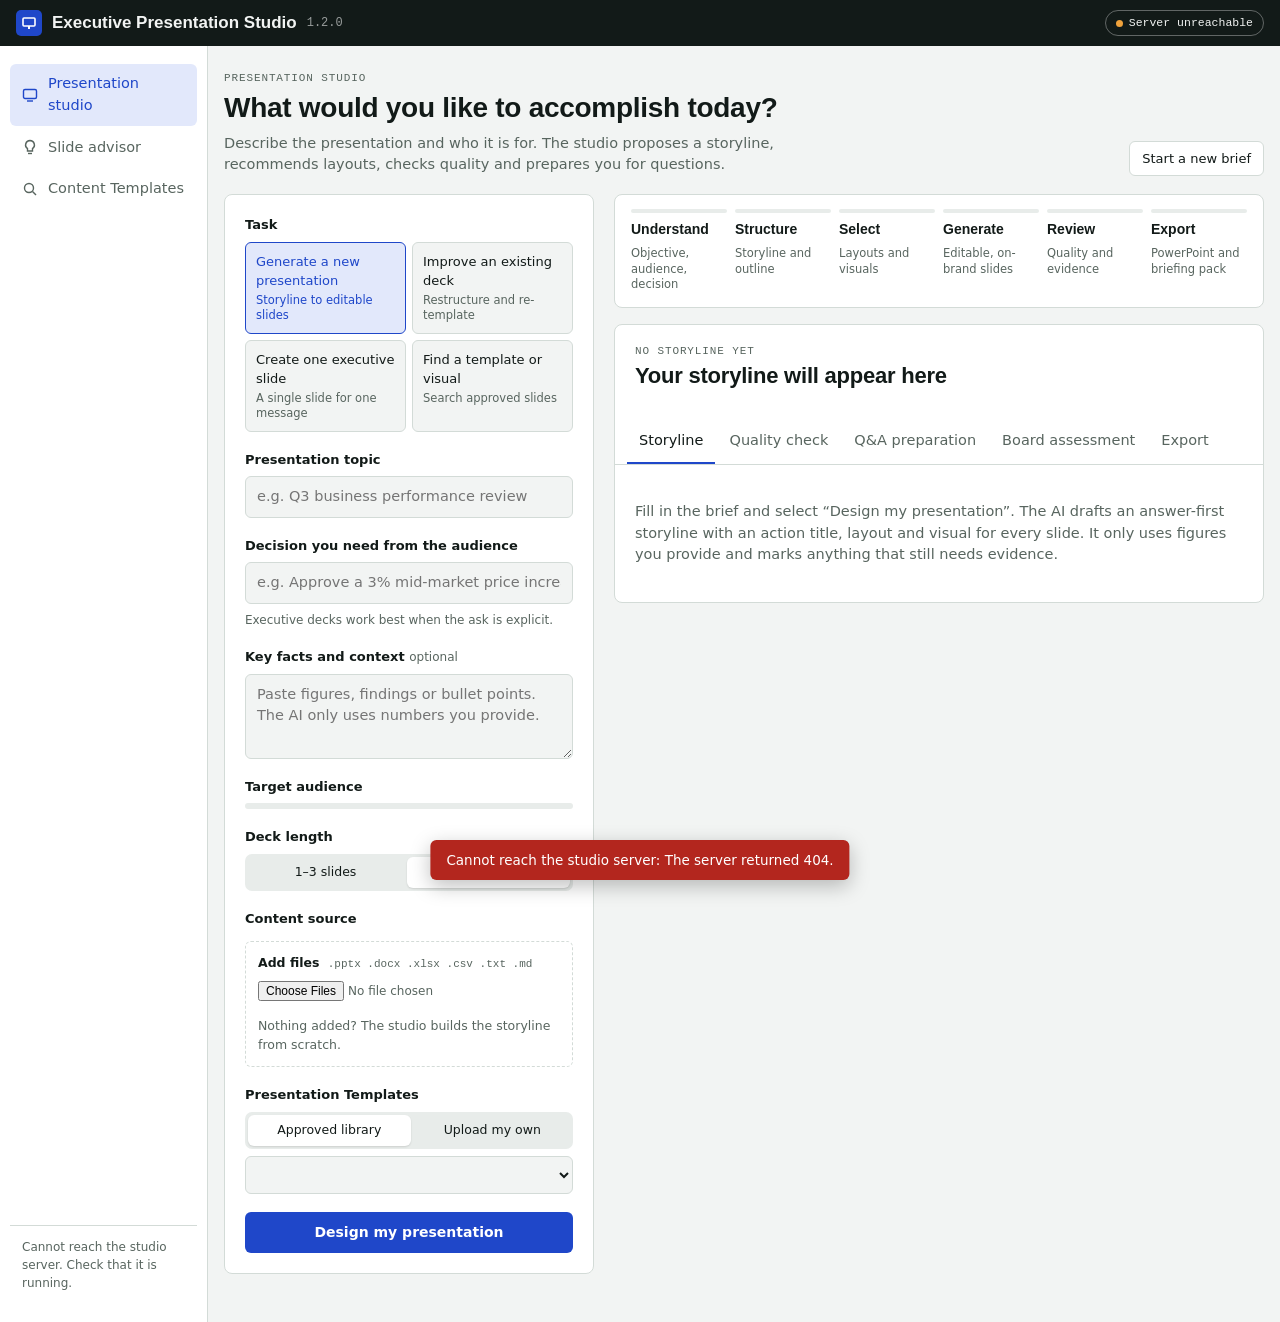
==== static/index.html @ bad9bc12 "Fix retest rounds 2 and 3 (improvements_02, improvements_03); version 1.2.0 Round 2: - Transform reb" ====
<!doctype html>
<html lang="en">
<head>
<meta charset="utf-8">
<meta name="viewport" content="width=device-width, initial-scale=1">
<title>Executive Presentation Studio</title>
<link rel="icon" href="/static/img/icon.svg" type="image/svg+xml">
<link rel="stylesheet" href="/static/css/app.css">
</head>
<body>
<header class="topbar">
  <div class="brand">
    <span class="brand-mark" aria-hidden="true"><svg width="14" height="14" viewBox="0 0 14 14"><rect x="1" y="2" width="12" height="8" rx="1" class="bm-stroke"/><rect x="6" y="10" width="2" height="3" class="bm-fill"/></svg></span>
    Executive Presentation Studio
    <span class="ver" id="appVersion">1.2.0</span>
  </div>
  <div class="gov" aria-label="Governance settings">
    <span class="pill" id="modelPill" title="AI model status">Checking AI…</span>
  </div>
</header>

<div class="shell">
  <nav class="rail" aria-label="Main">
    <button type="button" data-view="studio" aria-current="page"><svg width="16" height="16" viewBox="0 0 16 16" aria-hidden="true"><rect x="1.5" y="2.5" width="13" height="9" rx="1.5" class="ic"/><path d="M5 14h6" class="ic"/></svg>Presentation studio</button>
    <button type="button" data-view="advisor"><svg width="16" height="16" viewBox="0 0 16 16" aria-hidden="true"><path d="M8 1.5a4.5 4.5 0 0 0-2.5 8.2V12h5V9.7A4.5 4.5 0 0 0 8 1.5Z" class="ic"/><path d="M6 14.5h4" class="ic"/></svg>Slide advisor</button>
    <button type="button" data-view="repo"><svg width="16" height="16" viewBox="0 0 16 16" aria-hidden="true"><circle cx="7" cy="7" r="4.5" class="ic"/><path d="m10.5 10.5 3.5 3.5" class="ic"/></svg>Content Templates</button>
    <div class="rail-foot" id="railFoot">Checking the AI service…</div>
  </nav>

  <main>
    <!-- STUDIO -->
    <section id="view-studio">
      <div class="view-head">
        <div>
          <div class="eyebrow">Presentation studio</div>
          <h1>What would you like to accomplish today?</h1>
          <p>Describe the presentation and who it is for. The studio proposes a storyline, recommends layouts, checks quality and prepares you for questions.</p>
        </div>
        <button class="btn btn-ghost" type="button" id="newDeck">Start a new brief</button>
      </div>
      <div class="studio">
        <form class="panel brief" id="briefForm" novalidate>
          <div class="field">
            <span class="lbl">Task</span>
            <div class="tasks" role="radiogroup" aria-label="Task">
              <label class="choice"><input type="radio" name="task" id="t-new" value="new" checked><span>Generate a new presentation<small>Storyline to editable slides</small></span></label>
              <label class="choice"><input type="radio" name="task" id="t-improve" value="improve"><span>Improve an existing deck<small>Restructure and re-template</small></span></label>
              <label class="choice"><input type="radio" name="task" id="t-single" value="single"><span>Create one executive slide<small>A single slide for one message</small></span></label>
              <label class="choice"><input type="radio" name="task" id="t-find" value="find"><span>Find a template or visual<small>Search approved slides</small></span></label>
            </div>
          </div>
          <div class="field">
            <label class="lbl" for="topic">Presentation topic</label>
            <input class="text" id="topic" placeholder="e.g. Q3 business performance review" required>
          </div>
          <div class="field">
            <label class="lbl" for="decision">Decision you need from the audience</label>
            <input class="text" id="decision" placeholder="e.g. Approve a 3% mid-market price increase from January">
            <span class="hint">Executive decks work best when the ask is explicit.</span>
          </div>
          <div class="field">
            <label class="lbl" for="notesIn">Key facts and context <span class="opt-tag">optional</span></label>
            <textarea class="text" id="notesIn" rows="3" placeholder="Paste figures, findings or bullet points. The AI only uses numbers you provide."></textarea>
          </div>
          <div class="field">
            <span class="lbl">Target audience</span>
            <div class="seg" role="radiogroup" aria-label="Target audience" id="audSeg"></div>
          </div>
          <div class="field" id="lenField">
            <span class="lbl">Deck length</span>
            <div class="seg" role="radiogroup" aria-label="Deck length">
              <label class="choice"><input type="radio" name="len" id="l-s" value="short"><span>1–3 slides</span></label>
              <label class="choice"><input type="radio" name="len" id="l-m" value="mid" checked><span>5–10 slides</span></label>
            </div>
          </div>
          <div class="field">
            <span class="lbl">Content source</span>
            <div class="drop" id="dropzone">
              <label for="files" class="drop-lbl">Add files <small id="fileTypes">.pptx .docx .xlsx .csv .txt .md</small></label>
              <input type="file" id="files" multiple accept=".pptx,.docx,.xlsx,.csv,.txt,.md">
              <ul class="filelist" id="fileList"></ul>
              <p class="note">Nothing added? The studio builds the storyline from scratch.</p>
            </div>
          </div>
          <div class="field">
            <span class="lbl">Presentation Templates</span>
            <div class="seg" role="radiogroup" aria-label="Template source">
              <label class="choice"><input type="radio" name="tplsrc" id="ts-lib" value="library" checked><span>Approved library</span></label>
              <label class="choice"><input type="radio" name="tplsrc" id="ts-up" value="upload"><span>Upload my own</span></label>
            </div>
            <select class="text" id="tplLib" aria-label="Approved template"></select>
            <div class="drop" id="tplDrop" hidden>
              <label for="tplFile" class="drop-lbl">Add a template file <small>.pptx .potx</small></label>
              <input type="file" id="tplFile" accept=".pptx,.potx">
              <p class="note" id="tplStatus"></p>
            </div>
          </div>
          <p class="form-error" id="briefError" role="alert" hidden></p>
          <button class="btn btn-primary" type="submit" id="go">Design my presentation</button>
        </form>

        <div class="deck">
          <section class="panel xform" id="xform" aria-labelledby="xformTitle" hidden>
            <div class="xform-head">
              <div class="deck-title">
                <div class="eyebrow">Improve an existing deck</div>
                <h2 id="xformTitle">Upload the deck you want to improve</h2>
                <p class="note" id="xformNote">Add a .pptx under Content source. You can then rewrite selected slides in place, or move them onto the corporate template.</p>
              </div>
            </div>
            <div id="xformBody" hidden>
              <div class="xform-bar">
                <span class="note" id="xformCount"></span>
                <span class="row"><button type="button" class="icon-btn" id="selAll">Select all</button><button type="button" class="icon-btn" id="selNone">Clear</button></span>
              </div>
              <ol class="xslides" id="xslides"></ol>
              <fieldset class="xopts">
                <legend class="lbl">Changes to make</legend>
                <label class="opt"><input type="checkbox" id="xa-head" checked><span><b>Rewrite headlines as action titles</b><span>Each title states the finding, in 15 words or fewer. Covers and agendas are left alone.</span></span></label>
                <label class="opt"><input type="checkbox" id="xa-simp"><span><b>Simplify the main text</b><span>Up to five short points per slide. Every number and name is kept.</span></span></label>
                <label class="opt"><input type="checkbox" id="xa-tpl"><span><b>Move onto the corporate template</b><span id="xaTplNote">Rebuilds the selected slides on the approved template. Charts, tables and pictures come across; SmartArt and grouped diagrams are listed for manual copying.</span></span></label>
              </fieldset>
              <div class="row xform-actions">
                <button type="button" class="btn btn-primary" id="xformGo">Transform selected slides</button>
                <span class="note" id="xformMode"></span>
              </div>
              <div id="xformReport"></div>
            </div>
          </section>
          <div class="panel pipeline" id="pipeline" aria-label="Workflow progress"></div>
          <div class="panel" id="deckPanel">
            <div class="deck-head">
              <div class="deck-title">
                <div class="eyebrow" id="deckEyebrow">No storyline yet</div>
                <h2 id="deckTitle">Your storyline will appear here</h2>
                <div class="meta" id="deckMeta"></div>
              </div>
            </div>
            <div class="tabs" role="tablist" aria-label="Deck views">
              <button type="button" role="tab" id="tab-story" aria-controls="panel-story" aria-selected="true" data-tab="story">Storyline</button>
              <button type="button" role="tab" id="tab-qa" aria-controls="panel-qa" aria-selected="false" data-tab="qa">Quality check <span class="count" id="qaCount" hidden></span></button>
              <button type="button" role="tab" id="tab-prep" aria-controls="panel-prep" aria-selected="false" data-tab="prep">Q&amp;A preparation</button>
              <button type="button" role="tab" id="tab-board" aria-controls="panel-board" aria-selected="false" data-tab="board">Board assessment <span class="count" id="boardCount" hidden></span></button>
              <button type="button" role="tab" id="tab-export" aria-controls="panel-export" aria-selected="false" data-tab="export">Export</button>
            </div>
            <div class="tabpanel" id="panel-story" role="tabpanel" aria-labelledby="tab-story"></div>
            <div class="tabpanel" id="panel-qa" role="tabpanel" aria-labelledby="tab-qa" hidden></div>
            <div class="tabpanel" id="panel-prep" role="tabpanel" aria-labelledby="tab-prep" hidden></div>
            <div class="tabpanel" id="panel-board" role="tabpanel" aria-labelledby="tab-board" hidden>
              <form class="boardctx" id="boardCtxForm">
                <label>Presentation type<select id="bc-type">
                  <option value="">Not specified</option>
                  <option value="cms">CMS</option>
                  <option value="transaction">Transactions / M&amp;A / Divestiture</option>
                  <option value="other">Other</option>
                </select></label>
                <label>Stage/Gate<select id="bc-gate">
                  <option value="">Not specified</option>
                  <option value="gate0">Gate 0</option>
                  <option value="gate1">Gate I</option>
                  <option value="gate2">Gate II</option>
                  <option value="gate3">Gate III</option>
                  <option value="gate_alt">Gate Alternative Selection</option>
                  <option value="na">N/A</option>
                </select></label>
                <label>OOK investment<select id="bc-ook">
                  <option value="">Not specified</option>
                  <option value="yes">Yes</option>
                  <option value="no">No</option>
                </select></label>
                <label>Submission date<input type="date" id="bc-sub"></label>
                <label>Meeting date<input type="date" id="bc-meet"></label>
                <button class="btn btn-primary" type="submit" id="boardGo">Run board assessment</button>
              </form>
              <div id="boardResult"><p class="empty">Set any context you know (optional) and select “Run board assessment” to check this storyline against the GEC/GIC checklist and score its board readiness.</p></div>
            </div>
            <div class="tabpanel" id="panel-export" role="tabpanel" aria-labelledby="tab-export" hidden>
              <div class="export">
                <label class="opt"><input type="checkbox" id="x-pptx" checked disabled><span><b>Editable PowerPoint (.pptx)</b><span id="xTemplate">Built on the approved template.</span></span></label>
                <label class="opt"><input type="checkbox" id="x-notes" checked><span><b>Speaker notes</b><span>Always in the PowerPoint notes pane. Tick to add them to the briefing pack too.</span></span></label>
                <label class="opt"><input type="checkbox" id="x-brief" checked><span><b>One-page executive brief</b><span>A pre-read that states the context, the answer and the ask.</span></span></label>
                <label class="opt"><input type="checkbox" id="x-qa"><span><b>Q&amp;A appendix</b><span>Anticipated questions with suggested answers.</span></span></label>
                <div class="row"><button class="btn btn-primary" id="exportBtn" type="button">Export</button></div>
                <p class="note" id="exportNote"></p>
              </div>
            </div>
          </div>
        </div>
      </div>
    </section>

    <!-- ADVISOR -->
    <section id="view-advisor" hidden>
      <div class="view-head">
        <div>
          <div class="eyebrow">Smart slide recommendation</div>
          <h1>Tell us the message. We'll pick the slide.</h1>
          <p>Write what the slide needs to communicate in plain words. The advisor recommends a layout, a visual and a headline structure.</p>
        </div>
      </div>
      <div class="advisor">
        <form class="panel ask" id="adviseForm">
          <div class="field">
            <label class="lbl" for="message">What do you need to show?</label>
            <textarea class="text" id="message" rows="4">I need to show why employee turnover increased this year.</textarea>
          </div>
          <div class="examples" aria-label="Examples">
            <button type="button">Compare three vendor options for the CRM replacement</button>
            <button type="button">Ask the board to approve the new plant investment</button>
            <button type="button">Show our 18-month transformation plan</button>
            <button type="button">Summarise the top risks for the product launch</button>
          </div>
          <button class="btn btn-primary" type="submit" id="adviseBtn">Recommend a slide</button>
        </form>
        <div class="advice">
          <div class="panel rec" id="rec"><p class="empty">Describe your message and select “Recommend a slide”.</p></div>
          <div class="alts" id="alts"></div>
        </div>
      </div>
    </section>

    <!-- REPOSITORY -->
    <section id="view-repo" hidden>
      <div class="view-head">
        <div>
          <div class="eyebrow">Best-practice repository</div>
          <h1>Approved slides you can reuse</h1>
          <p>Search by business question or slide type. Every structure here passed executive review.</p>
        </div>
      </div>
      <div class="searchbar"><input class="text" id="repoSearch" type="search" placeholder="Search, e.g. “why did costs rise” or “roadmap”" aria-label="Search approved slides"></div>
      <div class="filters" id="repoFilters"></div>
      <div class="grid" id="repoGrid"></div>
    </section>
  </main>
</div>
<div class="toast" id="toast" role="status" hidden></div>

<script src="/static/js/thumbs.js"></script>
<script src="/static/js/api.js"></script>
<script src="/static/js/app.js"></script>
</body>
</html>
---- static/css/app.css ----
/* Executive Presentation Studio
   Layout: governance bar on top, navigation rail on the left; the studio splits into
   the brief (inputs) and the deck (AI output). System fonts only: the server is air-gapped. */
:root{
  --bg:#F2F4F3; --surface:#FFFFFF; --surface-2:#E8ECEA; --ink:#121A18; --muted:#58655F; --line:#D3DBD7;
  --accent:#1F47C9; --accent-ink:#FFFFFF; --accent-soft:#E2E8FB;
  --ok:#1C7A4C; --ok-soft:#DDF1E5; --warn:#A85D0A; --warn-soft:#FAEBD6; --crit:#B3261E; --crit-soft:#FBE3E1;
  --slide:#FFFFFF; --slide-ink:#1A2421; --slide-mute:#C6CFCB; --slide-tile:#EDF1EF; --slide-acc:#1F47C9; --slide-warn:#D9822B;
  --f-display:"Aptos Display","Segoe UI Variable Display","Segoe UI","Helvetica Neue",Arial,sans-serif;
  --f-body:"Aptos","Segoe UI Variable Text","Segoe UI",system-ui,-apple-system,"Helvetica Neue",Arial,sans-serif;
  --f-mono:"Cascadia Mono",Consolas,"SFMono-Regular",Menlo,ui-monospace,monospace;
  --r:8px;
}
@media (prefers-color-scheme: dark){:root:not([data-theme="light"]){
  --bg:#0D1312; --surface:#141C1A; --surface-2:#1B2522; --ink:#E6EDEA; --muted:#93A29C; --line:#29342F;
  --accent:#86A2FF; --accent-ink:#0A1024; --accent-soft:#1C2545;
  --ok:#62CC94; --ok-soft:#14301F; --warn:#E9A552; --warn-soft:#382813; --crit:#F08A82; --crit-soft:#3A1A18;
  --slide:#F3F5F4; --slide-mute:#C2CBC7; --slide-tile:#E3E8E6; --slide-acc:#2A52D6;
  color-scheme:dark}}
:root[data-theme="dark"]{
  --bg:#0D1312; --surface:#141C1A; --surface-2:#1B2522; --ink:#E6EDEA; --muted:#93A29C; --line:#29342F;
  --accent:#86A2FF; --accent-ink:#0A1024; --accent-soft:#1C2545;
  --ok:#62CC94; --ok-soft:#14301F; --warn:#E9A552; --warn-soft:#382813; --crit:#F08A82; --crit-soft:#3A1A18;
  --slide:#F3F5F4; --slide-mute:#C2CBC7; --slide-tile:#E3E8E6; --slide-acc:#2A52D6;
  color-scheme:dark}

*{box-sizing:border-box}
html,body{margin:0}
body{background:var(--bg);color:var(--ink);font-family:var(--f-body);font-size:14.5px;line-height:1.5}
h1,h2,h3{font-family:var(--f-display);text-wrap:balance;margin:0;letter-spacing:-.01em}
button,input,select,textarea{font:inherit;color:inherit}
[hidden]{display:none!important}
:focus-visible{outline:2px solid var(--accent);outline-offset:2px}
.eyebrow{font-family:var(--f-mono);font-size:11px;letter-spacing:.08em;text-transform:uppercase;color:var(--muted)}
.num{font-variant-numeric:tabular-nums}
.ic{fill:none;stroke:currentColor;stroke-width:1.4}

/* top bar */
.topbar{background:var(--ink);color:var(--bg);padding:10px max(16px,env(safe-area-inset-right,0px)) 10px max(16px,env(safe-area-inset-left,0px));display:flex;align-items:center;gap:16px;flex-wrap:wrap}
.brand{display:flex;align-items:center;gap:10px;font-family:var(--f-display);font-weight:700;font-size:17px;margin-right:auto}
.brand .ver{font-family:var(--f-mono);font-weight:400;font-size:12px;color:color-mix(in srgb,var(--bg) 60%,transparent)}
.brand-mark{width:26px;height:26px;border-radius:5px;background:var(--accent);display:grid;place-items:center}
.brand-mark svg{display:block}
.bm-stroke{fill:none;stroke:var(--accent-ink);stroke-width:1.6}
.bm-fill{fill:var(--accent-ink)}
.gov{display:flex;gap:10px;flex-wrap:wrap;align-items:center;font-size:12.5px}
.gov label{display:flex;align-items:center;gap:6px}
.gov select{background:transparent;border:1px solid color-mix(in srgb,var(--bg) 35%,transparent);border-radius:5px;padding:3px 6px;color:var(--bg)}
.gov select option{color:var(--ink);background:var(--surface)}
.pill{border:1px solid color-mix(in srgb,var(--bg) 35%,transparent);border-radius:999px;padding:3px 10px;font-family:var(--f-mono);font-size:11.5px;display:inline-flex;gap:6px;align-items:center}
.led{display:inline-block;width:7px;height:7px;border-radius:50%;background:var(--muted);vertical-align:middle}
.led.on{background:#3FCF8E}
.led.off{background:#F0A23C}
.rail-foot .led{margin-right:6px}

/* shell */
.shell{display:grid;grid-template-columns:208px minmax(0,1fr);min-height:calc(100vh - 52px)}
.rail{border-right:1px solid var(--line);padding:18px 10px;display:flex;flex-direction:column;gap:2px;background:var(--surface)}
.rail button{all:unset;cursor:pointer;display:flex;gap:10px;align-items:center;padding:9px 12px;border-radius:6px;color:var(--muted);font-weight:500}
.rail button:hover{background:var(--surface-2);color:var(--ink)}
.rail button[aria-current="page"]{background:var(--accent-soft);color:var(--accent)}
.rail button:focus-visible{outline:2px solid var(--accent)}
.rail svg{flex:none}
.rail-foot{margin-top:auto;padding:12px;font-size:12px;color:var(--muted);border-top:1px solid var(--line)}
.rail-foot b{color:var(--ink);font-weight:600}
main{min-width:0;padding:24px max(16px,env(safe-area-inset-right,0px)) 48px max(16px,env(safe-area-inset-left,0px))}
.view-head{display:flex;justify-content:space-between;gap:16px;align-items:end;flex-wrap:wrap;margin-bottom:18px;max-width:1280px}
.view-head h1{font-size:28px;font-weight:600}
.view-head p{margin:4px 0 0;color:var(--muted);max-width:62ch}

/* studio */
.studio{display:grid;grid-template-columns:minmax(300px,370px) minmax(0,1fr);gap:20px;max-width:1280px;align-items:start}
.panel{background:var(--surface);border:1px solid var(--line);border-radius:var(--r)}
.brief{padding:20px;display:flex;flex-direction:column;gap:18px;position:sticky;top:16px}
.field{display:flex;flex-direction:column;gap:7px;min-width:0}
.field > .lbl{font-weight:600;font-size:13px}
.opt-tag{font-weight:400;color:var(--muted);font-size:12px}
.hint{font-size:12px;color:var(--muted)}
.text{border:1px solid var(--line);background:var(--bg);border-radius:6px;padding:9px 11px;width:100%}
.text:focus{border-color:var(--accent);outline:none;box-shadow:0 0 0 3px var(--accent-soft)}
textarea.text{resize:vertical}
.not-ready{margin:12px 20px 0;padding:10px 12px;border-radius:6px;background:var(--crit-soft);color:var(--crit);font-size:13.5px;line-height:1.45}
[aria-invalid="true"]{border-color:var(--crit)!important;box-shadow:0 0 0 3px var(--crit-soft)}
.tasks{display:grid;grid-template-columns:1fr 1fr;gap:6px}
.choice{position:relative}
.choice input{position:absolute;opacity:0;pointer-events:none}
.choice > span{display:flex;flex-direction:column;gap:2px;padding:9px 10px;border:1px solid var(--line);border-radius:6px;cursor:pointer;font-size:13px;font-weight:500;height:100%;background:var(--bg)}
.choice small{font-weight:400;color:var(--muted);font-size:11.5px;line-height:1.35}
.choice input:checked + span{border-color:var(--accent);background:var(--accent-soft);color:var(--accent)}
.choice input:checked + span small{color:var(--accent)}
.choice input:focus-visible + span{outline:2px solid var(--accent);outline-offset:1px}
.seg{display:flex;flex-wrap:wrap;gap:4px;background:var(--surface-2);padding:3px;border-radius:7px}
.seg .choice{flex:1 1 auto}
.seg .choice > span{border:0;background:transparent;text-align:center;align-items:center;padding:6px 8px;font-size:12.5px;white-space:nowrap}
.seg .choice input:checked + span{background:var(--surface);color:var(--ink);box-shadow:0 1px 2px rgb(0 0 0/.12)}
.drop{border:1px dashed var(--line);border-radius:6px;padding:12px;font-size:12.5px;color:var(--muted);display:flex;flex-direction:column;gap:8px;margin-top:6px}
.drop-lbl{font-weight:600;color:var(--ink)}
.drop-lbl small{font-weight:400;color:var(--muted);font-family:var(--f-mono);font-size:11px;margin-left:4px}
.drop input{font-size:12px;max-width:100%}
.filelist{list-style:none;margin:0;padding:0;display:flex;flex-direction:column;gap:4px}
.filelist li{display:flex;justify-content:space-between;gap:8px;align-items:center;font-size:12.5px;color:var(--ink);min-width:0}
.filelist li span:first-child{overflow:hidden;text-overflow:ellipsis;white-space:nowrap}
.filelist .err{color:var(--crit)}
.filelist button{all:unset;cursor:pointer;color:var(--muted);font-size:12px;padding:0 4px}
.filelist button:hover{color:var(--crit)}
.swatch{display:inline-block;width:10px;height:10px;border-radius:50%;vertical-align:middle;box-shadow:0 0 0 1px var(--line)}
#tplStatus .err{color:var(--crit)}
.form-error{margin:0;color:var(--crit);background:var(--crit-soft);border-radius:6px;padding:8px 10px;font-size:13px}
.btn{all:unset;box-sizing:border-box;cursor:pointer;display:inline-flex;align-items:center;justify-content:center;gap:8px;border-radius:6px;padding:10px 16px;font-weight:600;font-size:14px}
.btn-primary{background:var(--accent);color:var(--accent-ink)}
.btn-primary:hover{filter:brightness(1.08)}
.btn-ghost{border:1px solid var(--line);color:var(--ink);background:var(--surface);padding:7px 12px;font-size:13px;font-weight:500}
.btn-ghost:hover{background:var(--surface-2)}
.btn:focus-visible{outline:2px solid var(--accent);outline-offset:2px}
.btn[aria-busy="true"],.btn:disabled{opacity:.55;pointer-events:none}
.icon-btn{all:unset;cursor:pointer;border-radius:5px;padding:3px 7px;font-size:12px;color:var(--muted);border:1px solid transparent}
.icon-btn:hover{border-color:var(--line);color:var(--ink);background:var(--surface)}
.icon-btn:focus-visible{outline:2px solid var(--accent)}
.icon-btn:disabled{opacity:.4;pointer-events:none}
.row{display:flex;gap:8px;flex-wrap:wrap;align-items:center}

/* pipeline */
.deck{display:flex;flex-direction:column;gap:16px;min-width:0}
.pipeline{display:grid;grid-template-columns:repeat(6,minmax(84px,1fr));padding:14px 16px;gap:8px;overflow-x:auto}
.stage{display:flex;flex-direction:column;gap:6px}
.stage .bar{height:4px;border-radius:2px;background:var(--surface-2);overflow:hidden}
.stage .bar i{display:block;height:100%;width:0;background:var(--accent);transition:width .4s ease}
.stage[data-s="done"] .bar i{width:100%;background:var(--ok)}
.stage[data-s="run"] .bar i{width:55%;animation:pulse 1.2s ease-in-out infinite}
.stage[data-s="fail"] .bar i{width:100%;background:var(--crit)}
@keyframes pulse{50%{opacity:.45}}
.stage b{font-family:var(--f-display);font-weight:600;font-size:14px}
.stage small{color:var(--muted);font-size:11.5px;line-height:1.35}

.deck-head{padding:18px 20px;display:flex;gap:16px;justify-content:space-between;flex-wrap:wrap;align-items:start}
.deck-title{min-width:0;flex:1 1 320px}
.deck-head h2{font-size:22px;font-weight:600}
.meta{display:flex;flex-wrap:wrap;gap:6px;margin-top:8px}
.chip{display:inline-flex;align-items:center;gap:5px;border-radius:999px;padding:2px 9px;font-size:12px;background:var(--surface-2);color:var(--muted);white-space:nowrap}
.chip.acc{background:var(--accent-soft);color:var(--accent)}
.chip.ok{background:var(--ok-soft);color:var(--ok)}
.chip.warn{background:var(--warn-soft);color:var(--warn)}
.versions{display:flex;flex-direction:column;gap:6px;align-items:flex-end}

.tabs{display:flex;gap:2px;border-bottom:1px solid var(--line);padding:0 12px;overflow-x:auto}
.tabs button{all:unset;cursor:pointer;padding:12px 12px 10px;font-weight:500;color:var(--muted);border-bottom:2px solid transparent;white-space:nowrap;display:flex;gap:6px;align-items:center}
.tabs button[aria-selected="true"]{color:var(--ink);border-color:var(--accent)}
.tabs button:focus-visible{outline:2px solid var(--accent)}
.count{font-family:var(--f-mono);font-size:11px;background:var(--warn-soft);color:var(--warn);border-radius:4px;padding:0 5px}
.count.ok{background:var(--ok-soft);color:var(--ok)}
.tabpanel{padding:8px 0}
.empty{padding:28px 20px;color:var(--muted);margin:0}
.loading{padding:28px 20px;color:var(--muted);display:flex;gap:10px;align-items:center}
.spinner{width:14px;height:14px;border:2px solid var(--line);border-top-color:var(--accent);border-radius:50%;animation:spin .8s linear infinite;flex:none}
@keyframes spin{to{transform:rotate(360deg)}}

.slideview{display:flex;gap:6px;align-items:center;padding:10px 20px;border-bottom:1px solid var(--line)}
.slideview .svlbl{font-size:12px;color:var(--muted);margin-right:2px}
.slideview button{all:unset;cursor:pointer;font-size:12px;color:var(--muted);padding:4px 10px;border-radius:999px;border:1px solid var(--line)}
.slideview button:hover{color:var(--ink)}
.slideview button[aria-pressed="true"]{background:var(--accent-soft);color:var(--accent);border-color:transparent}

.slides{list-style:none;margin:0;padding:0}
.slide-row{display:grid;grid-template-columns:28px 132px minmax(0,1fr) auto;gap:14px;align-items:start;padding:12px 20px;border-bottom:1px solid var(--line)}
.slides.preview .slide-row{grid-template-columns:28px 224px minmax(0,1fr) auto}
.slide-row:last-child{border-bottom:0}
.slide-row .n{font-family:var(--f-mono);color:var(--muted);font-size:12px;padding-top:6px}
.slide-row .body{min-width:0;display:flex;flex-direction:column;gap:6px}
.headline{border:1px solid transparent;border-radius:5px;padding:3px 6px;margin-left:-7px;font-weight:600;font-size:14.5px;line-height:1.35;background:transparent;width:calc(100% + 7px);resize:none;overflow:hidden;font-family:var(--f-body)}
.headline:hover{border-color:var(--line)}
.headline:focus{border-color:var(--accent);outline:none;background:var(--bg)}
.tags{display:flex;gap:6px;flex-wrap:wrap;align-items:center}
.status{font-size:12px;display:flex;align-items:flex-start;gap:6px;max-width:220px;padding-top:6px}
.dot{width:8px;height:8px;border-radius:50%;background:var(--ok);flex:none;margin-top:5px}
.dot.warn{background:var(--warn)}
.slide-row details{font-size:13px}
.slide-row summary{cursor:pointer;color:var(--muted);font-size:12.5px;width:max-content}
.slide-row summary:hover{color:var(--ink)}
.detail-grid{display:grid;gap:8px;margin-top:8px}
.detail-grid label{font-size:12px;color:var(--muted);display:flex;flex-direction:column;gap:4px}
.detail-grid textarea{font-size:13px}
.slide-actions{display:flex;gap:2px;flex-wrap:wrap}
.mini{width:100%;max-width:100%;aspect-ratio:16/9;display:block;border-radius:4px;box-shadow:0 0 0 1px var(--line)}
.s-bg{fill:var(--slide)} .s-ink{fill:var(--slide-ink)} .s-mute{fill:var(--slide-mute)} .s-tile{fill:var(--slide-tile)} .s-acc{fill:var(--slide-acc)} .s-warn{fill:var(--slide-warn)}
.s-line{stroke:var(--slide-mute);stroke-width:1.2;fill:none}

.slide-preview{width:100%;aspect-ratio:16/9;border-radius:4px;box-shadow:0 0 0 1px var(--line);background:var(--slide);display:flex;flex-direction:column;overflow:hidden}
.slide-preview .pv-acc{height:5%;flex:none;background:var(--slide-acc)}
.slide-preview .pv-body{flex:1;min-height:0;padding:7% 8%;display:flex;flex-direction:column;gap:6%}
.slide-preview .pv-head{color:var(--slide-ink);font-weight:700;font-size:11px;line-height:1.25;display:-webkit-box;-webkit-line-clamp:3;-webkit-box-orient:vertical;overflow:hidden}
.slide-preview .pv-list{list-style:none;margin:0;padding:0;display:flex;flex-direction:column;gap:3%;min-height:0;overflow:hidden}
.slide-preview .pv-list li{position:relative;padding-left:9px;color:var(--slide-mute);font-size:8.5px;line-height:1.3;white-space:nowrap;overflow:hidden;text-overflow:ellipsis}
.slide-preview .pv-list li::before{content:"";position:absolute;left:0;top:.45em;width:4px;height:4px;background:var(--slide-acc)}
.slide-preview .pv-visual{margin-top:auto;font-size:8px;color:var(--slide-mute);font-style:italic;opacity:.75;white-space:nowrap;overflow:hidden;text-overflow:ellipsis}

.checks{list-style:none;margin:0;padding:6px 20px}
.checks li{display:grid;grid-template-columns:22px minmax(0,1fr);gap:10px;padding:12px 0;border-bottom:1px solid var(--line)}
.checks li:last-child{border:0}
.checks b{display:block;font-weight:600}
.checks span{color:var(--muted);font-size:13px}
.ico{width:20px;height:20px;border-radius:50%;display:grid;place-items:center;font-size:12px;font-weight:700;background:var(--ok-soft);color:var(--ok)}
.ico.warn{background:var(--warn-soft);color:var(--warn)}
.score{display:flex;align-items:center;gap:14px;padding:14px 20px 4px;flex-wrap:wrap}
.score .big{font-family:var(--f-display);font-size:34px;font-weight:700;line-height:1}
.meter{flex:1 1 160px;height:6px;background:var(--surface-2);border-radius:3px;overflow:hidden;max-width:260px}
.meter i{display:block;height:100%;background:var(--ok)}

.qa{list-style:none;margin:0;padding:6px 20px}
.qa li{padding:14px 0;border-bottom:1px solid var(--line);display:flex;flex-direction:column;gap:6px}
.qa li:last-child{border:0}
.qa .q{font-weight:600;font-family:var(--f-display);font-size:15.5px}
.qa .a{max-width:70ch}
.qa .ev{font-size:12.5px;color:var(--muted)}
.panel-bar{display:flex;justify-content:space-between;align-items:center;gap:8px;padding:10px 20px 0;flex-wrap:wrap}

.chip.crit{background:var(--crit-soft);color:var(--crit)}
.chip.na{background:var(--surface-2);color:var(--muted);opacity:.7}

.boardctx{display:flex;flex-wrap:wrap;gap:12px;align-items:end;padding:16px 20px;border-bottom:1px solid var(--line)}
.boardctx label{display:flex;flex-direction:column;gap:5px;font-size:12px;font-weight:600;color:var(--muted)}
.boardctx select,.boardctx input{border:1px solid var(--line);background:var(--bg,var(--surface));border-radius:6px;padding:7px 9px;font-size:13px;color:var(--ink);font-weight:400}
.boardctx button{margin-left:auto}

.ready{padding:14px 20px;display:flex;flex-direction:column;gap:12px}
.ready-row{display:grid;grid-template-columns:140px minmax(0,1fr) 32px;gap:10px;align-items:center}
.ready-row .rlabel{font-weight:600;font-size:13px}
.ready-row .rmeter{height:6px;background:var(--surface-2);border-radius:3px;overflow:hidden}
.ready-row .rmeter i{display:block;height:100%;background:var(--accent)}
.ready-row .rscore{font-family:var(--f-mono);font-size:12px;color:var(--muted);text-align:right}
.ready-row .rcomment{grid-column:1/-1;margin:2px 0 0;color:var(--muted);font-size:12.5px}

.board-cat{font-family:var(--f-mono);font-size:11px;letter-spacing:.08em;text-transform:uppercase;color:var(--muted);margin:0;padding:14px 20px 6px;border-top:1px solid var(--line)}
.board-cat:first-child{border-top:0}
.board-list{list-style:none;margin:0;padding:0 20px}
.board-list li{display:grid;grid-template-columns:132px minmax(0,1fr);gap:12px;padding:12px 0;border-bottom:1px solid var(--line);align-items:start}
.board-list li:last-child{border:0}
.board-list .bid{display:flex;flex-direction:column;gap:5px}
.board-list .bid .rid{font-family:var(--f-mono);font-size:11px;color:var(--muted)}
.board-list .req{font-weight:600;display:block}
.board-list .crit-mark{color:var(--crit);font-weight:700;font-size:11px;text-transform:uppercase;letter-spacing:.04em;margin-left:5px}
.board-list .ev,.board-list .act{display:block;font-size:13px;color:var(--muted);margin-top:3px}
.board-list .act{color:var(--warn)}

.export{padding:16px 20px;display:grid;gap:12px;max-width:560px}
.opt{display:flex;gap:10px;align-items:flex-start;padding:12px;border:1px solid var(--line);border-radius:6px;cursor:pointer}
.opt input{margin-top:3px;accent-color:var(--accent)}
.opt > span{display:flex;flex-direction:column}
.opt b{font-weight:600}
.opt span span{color:var(--muted);font-size:13px}
.note{font-size:12.5px;color:var(--muted);margin:0}

/* advisor */
.advisor{display:grid;grid-template-columns:minmax(280px,400px) minmax(0,1fr);gap:20px;max-width:1280px;align-items:start}
.ask{padding:20px;display:flex;flex-direction:column;gap:14px}
.advice{min-width:0}
.examples{display:flex;flex-wrap:wrap;gap:6px}
.examples button{all:unset;cursor:pointer;font-size:12.5px;border:1px solid var(--line);border-radius:999px;padding:4px 10px;color:var(--muted)}
.examples button:hover{color:var(--ink);border-color:var(--ink)}
.examples button:focus-visible{outline:2px solid var(--accent)}
.rec{padding:22px;display:grid;grid-template-columns:minmax(0,1fr) minmax(0,1.1fr);gap:22px}
.rec > .empty,.rec > .loading{grid-column:1/-1;padding:4px}
.rec h2{font-size:24px;font-weight:600;margin-top:4px}
.rec .why{margin:10px 0 0;max-width:60ch}
.rec ol{margin:12px 0 0;padding-left:20px;display:grid;gap:4px}
.sample{margin-top:14px;padding:10px 12px;background:var(--surface-2);border-radius:6px;font-size:13.5px}
.sample .eyebrow{display:block;margin-bottom:2px}
.alts{display:grid;grid-template-columns:repeat(2,minmax(0,1fr));gap:12px;margin-top:16px}
.alt{padding:14px;display:grid;grid-template-columns:110px minmax(0,1fr);gap:12px;align-items:center}
.alt b{font-family:var(--f-display);font-weight:600}
.alt p{margin:2px 0 0;font-size:12.5px;color:var(--muted)}

/* toolkit + repository */
.grid{display:grid;grid-template-columns:repeat(auto-fill,minmax(260px,1fr));gap:14px;max-width:1280px}
.tool{padding:18px;display:flex;flex-direction:column;gap:8px}
.tool h3{font-size:17px;font-weight:600}
.tool p{margin:0;color:var(--muted);font-size:13.5px}
.tool .btn-ghost{align-self:flex-start;margin-top:auto}
.tool .example{border-top:1px solid var(--line);padding-top:10px;margin-top:4px;font-size:13px;display:flex;flex-direction:column;gap:6px}
.tool .example b{font-weight:600}
.searchbar{display:flex;gap:10px;flex-wrap:wrap;margin-bottom:14px;max-width:1280px}
.searchbar .text{flex:1 1 280px;max-width:520px}
.filters{display:flex;flex-wrap:wrap;gap:6px;margin-bottom:16px}
.filters button{all:unset;cursor:pointer;padding:5px 11px;border-radius:999px;font-size:12.5px;border:1px solid var(--line);color:var(--muted)}
.filters button[aria-pressed="true"]{background:var(--ink);color:var(--bg);border-color:var(--ink)}
.filters button:focus-visible{outline:2px solid var(--accent)}
.repo-card{padding:14px;display:flex;flex-direction:column;gap:10px}
.repo-card h3{font-size:15.5px;font-weight:600;font-family:var(--f-body)}
.repo-card .q{font-size:12.5px;color:var(--muted)}
.repo-card .foot{display:flex;justify-content:space-between;align-items:center;gap:8px;margin-top:auto}

.toast{position:fixed;left:50%;transform:translateX(-50%);bottom:calc(20px + env(safe-area-inset-bottom,0px));background:var(--ink);color:var(--bg);padding:10px 16px;border-radius:6px;font-size:13.5px;box-shadow:0 6px 20px rgb(0 0 0/.25);max-width:calc(100% - 32px);z-index:20}
.toast.err{background:var(--crit);color:#fff}
.toast-act{all:unset;cursor:pointer;margin-left:14px;font-weight:600;text-decoration:underline;text-underline-offset:3px}
.toast-act:focus-visible{outline:2px solid currentColor;outline-offset:2px}

@media (max-width:1040px){
  .studio,.advisor{grid-template-columns:minmax(0,1fr)}
  .brief{position:static}
  .rec{grid-template-columns:minmax(0,1fr)}
}
@media (max-width:820px){
  .shell{grid-template-columns:minmax(0,1fr)}
  .rail{flex-direction:row;overflow-x:auto;border-right:0;border-bottom:1px solid var(--line);padding:8px 16px}
  .rail button{white-space:nowrap;padding:7px 10px}
  .rail-foot{display:none}
  .slide-row{grid-template-columns:96px minmax(0,1fr);padding:12px 16px}
  .slide-row .n{display:none}
  .slide-row .side{grid-column:2;min-width:0}
  .alts{grid-template-columns:minmax(0,1fr)}
  .versions{align-items:flex-start}
}
@media (max-width:600px){
  .pipeline{grid-template-columns:repeat(3,minmax(0,1fr));overflow-x:visible}
  .stage small{display:none}
  /* deck views wrap onto a second line rather than hiding Board assessment and Export off-screen */
  .tabs{flex-wrap:wrap;overflow-x:visible;padding:0 6px}
  .tabs button{padding:10px 8px 8px}
}
@media (max-width:480px){
  /* three equal tabs instead of a sideways-scrolling rail, so every section stays visible */
  .rail{display:grid;grid-template-columns:repeat(3,minmax(0,1fr));gap:4px;overflow-x:visible;padding:8px 12px}
  .rail button{white-space:normal;justify-content:center;text-align:center;font-size:12.5px;line-height:1.25;padding:7px 4px}
  .rail svg{display:none}
  .slide-row{grid-template-columns:minmax(0,1fr)}
  .slide-row .side{grid-column:1}
}
@media (max-width:440px){.tasks{grid-template-columns:minmax(0,1fr)}}
@media (prefers-reduced-motion:reduce){*{transition:none!important;animation:none!important}}

/* deck transformation */
.xform{display:flex;flex-direction:column}
.xform-head{padding:18px 20px 8px}
.xform-head h2{font-size:20px;font-weight:600}
.xform-head .note{margin-top:4px;max-width:70ch}
.xform-bar{display:flex;justify-content:space-between;align-items:center;gap:8px;padding:6px 20px;flex-wrap:wrap;border-top:1px solid var(--line)}
.xslides{list-style:none;margin:0;padding:0 12px;max-height:340px;overflow-y:auto;border-bottom:1px solid var(--line)}
.xslides li{display:grid;grid-template-columns:22px 28px minmax(0,1fr);gap:8px;align-items:start;padding:8px;border-radius:6px}
.xslides li:hover{background:var(--surface-2)}
.xslides input{margin-top:3px;accent-color:var(--accent)}
.xslides .n{font-family:var(--f-mono);font-size:12px;color:var(--muted);padding-top:2px}
.xslides label{display:contents;cursor:pointer}
.xslides .t{font-weight:600;min-width:0;overflow-wrap:anywhere}
.xslides .t small{display:block;font-weight:400;color:var(--muted);font-size:12.5px;white-space:nowrap;overflow:hidden;text-overflow:ellipsis}
.xslides .tags{margin-top:4px}
.xopts{border:0;margin:0;padding:14px 20px 4px;display:grid;gap:8px}
.xopts legend{font-weight:600;font-size:13px;padding:0;margin-bottom:8px}
.xform-actions{padding:10px 20px 16px}
.xreport{list-style:none;margin:0;padding:0 20px 16px;display:flex;flex-direction:column;gap:2px}
.xreport > li{padding:10px 0;border-top:1px solid var(--line);display:grid;grid-template-columns:28px minmax(0,1fr);gap:8px}
.xreport .n{font-family:var(--f-mono);font-size:12px;color:var(--muted);padding-top:2px}
.xreport .before{color:var(--muted);text-decoration:line-through;font-size:13px}
.xreport .after{font-weight:600}
.xreport ul{margin:4px 0 0;padding-left:18px;font-size:13px;color:var(--muted)}
.xreport ul li{padding:1px 0}
.xreport .warn-li{color:var(--warn)}
.report-head{display:flex;justify-content:space-between;align-items:center;gap:8px;padding:12px 20px;flex-wrap:wrap;border-top:1px solid var(--line)}
.chartnote{font-size:12px;color:var(--muted)}
.chartnote.err{color:var(--crit)}
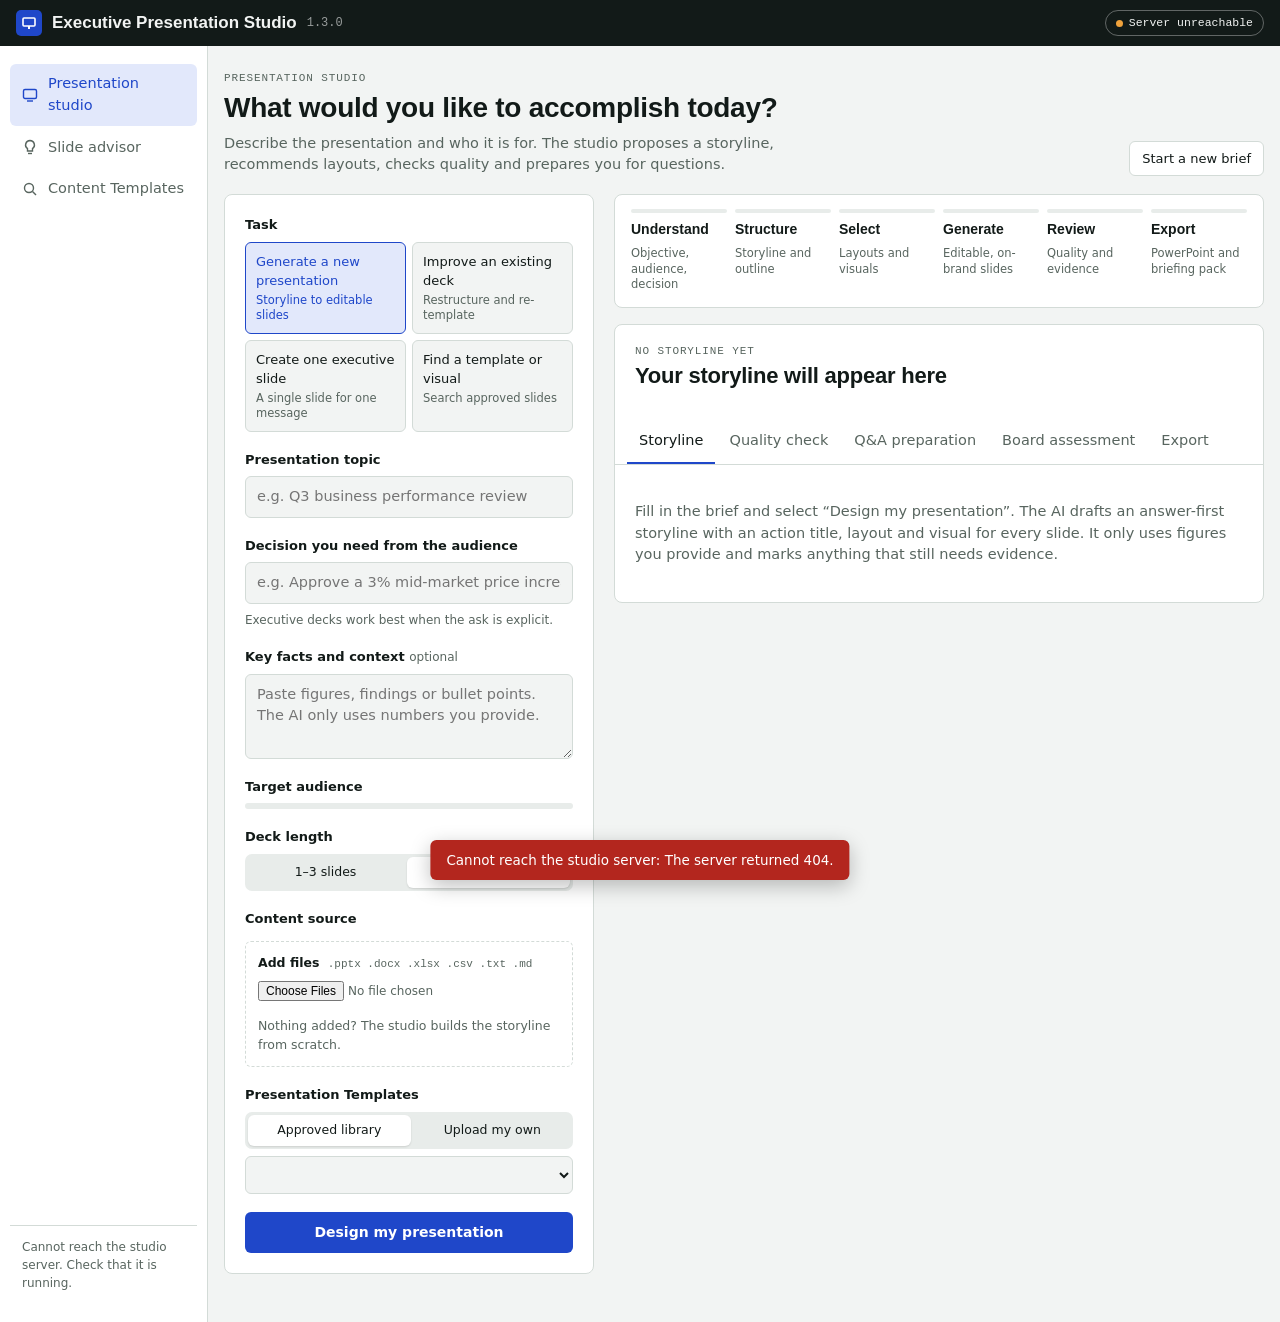
==== commit 9e3a75f8: "Fix retest round 4 (improvements_04); version 1.3.0 - Figures add up: point and currency bridges. Th" ====
--- a/static/index.html
+++ b/static/index.html
@@ -12,7 +12,7 @@
   <div class="brand">
     <span class="brand-mark" aria-hidden="true"><svg width="14" height="14" viewBox="0 0 14 14"><rect x="1" y="2" width="12" height="8" rx="1" class="bm-stroke"/><rect x="6" y="10" width="2" height="3" class="bm-fill"/></svg></span>
     Executive Presentation Studio
-    <span class="ver" id="appVersion">1.2.0</span>
+    <span class="ver" id="appVersion">1.3.0</span>
   </div>
   <div class="gov" aria-label="Governance settings">
     <span class="pill" id="modelPill" title="AI model status">Checking AI…</span>
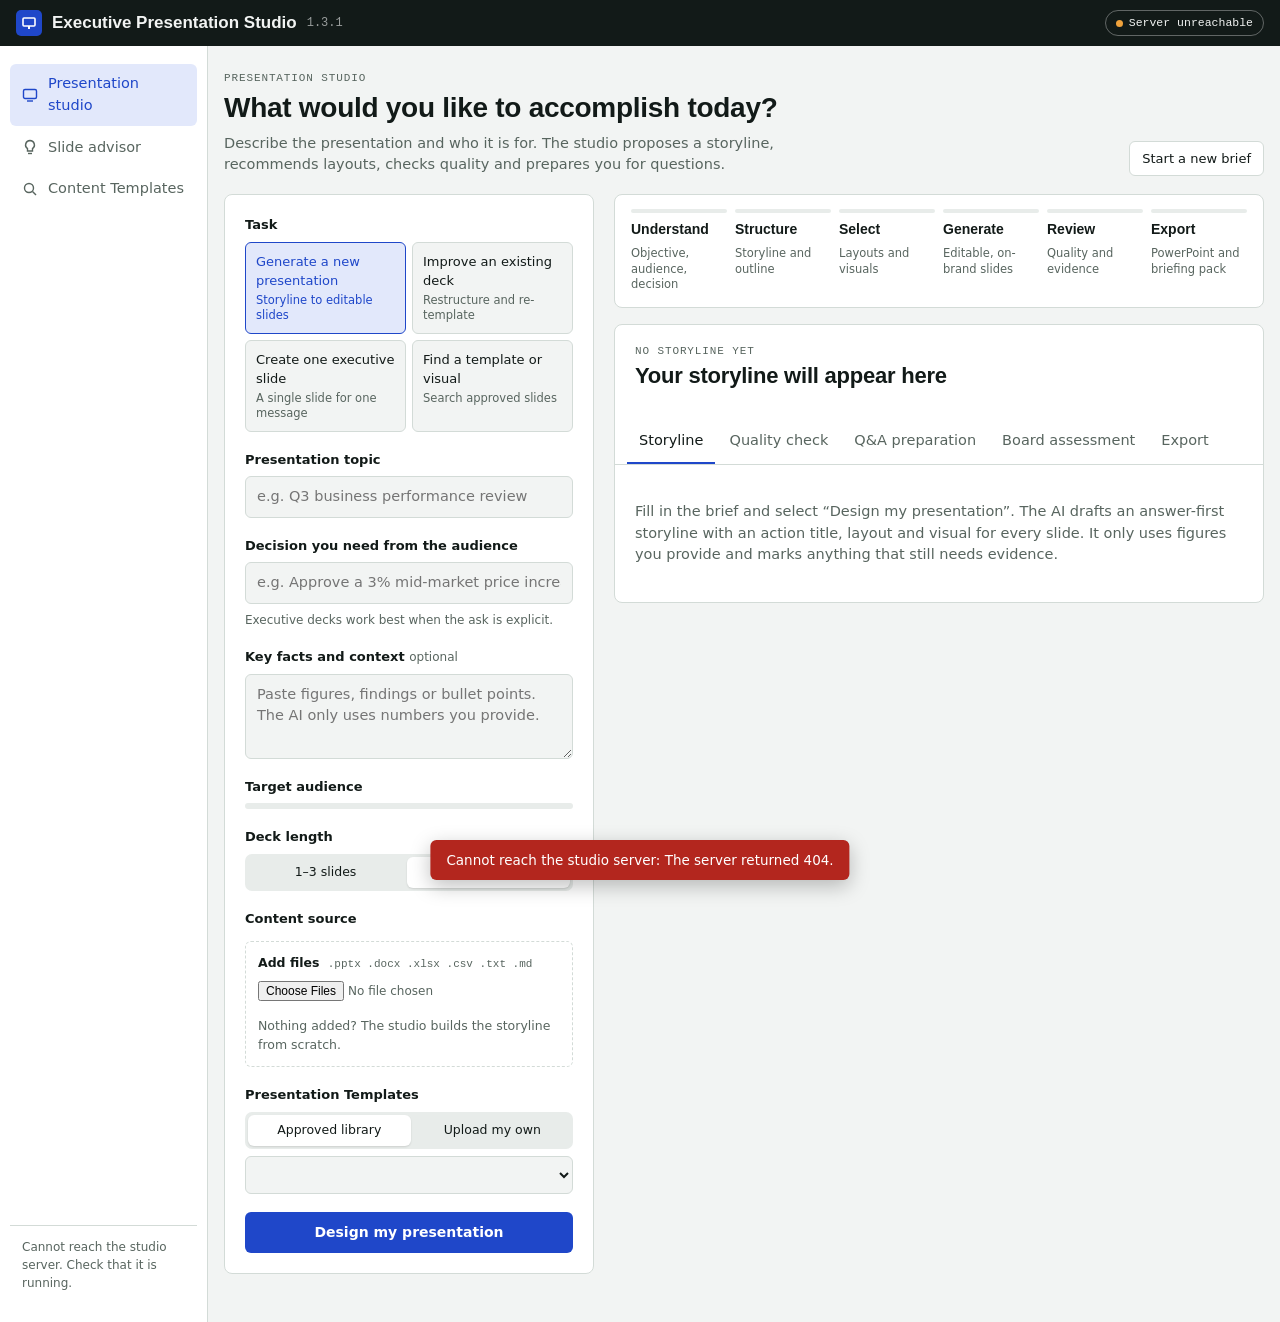
==== commit ad4f39c9: "Fix retest round 5: figures false alarm, rare misses, duplicate verdict; 1.3.1 - Figures add up: a "" ====
--- a/static/index.html
+++ b/static/index.html
@@ -12,7 +12,7 @@
   <div class="brand">
     <span class="brand-mark" aria-hidden="true"><svg width="14" height="14" viewBox="0 0 14 14"><rect x="1" y="2" width="12" height="8" rx="1" class="bm-stroke"/><rect x="6" y="10" width="2" height="3" class="bm-fill"/></svg></span>
     Executive Presentation Studio
-    <span class="ver" id="appVersion">1.3.0</span>
+    <span class="ver" id="appVersion">1.3.1</span>
   </div>
   <div class="gov" aria-label="Governance settings">
     <span class="pill" id="modelPill" title="AI model status">Checking AI…</span>
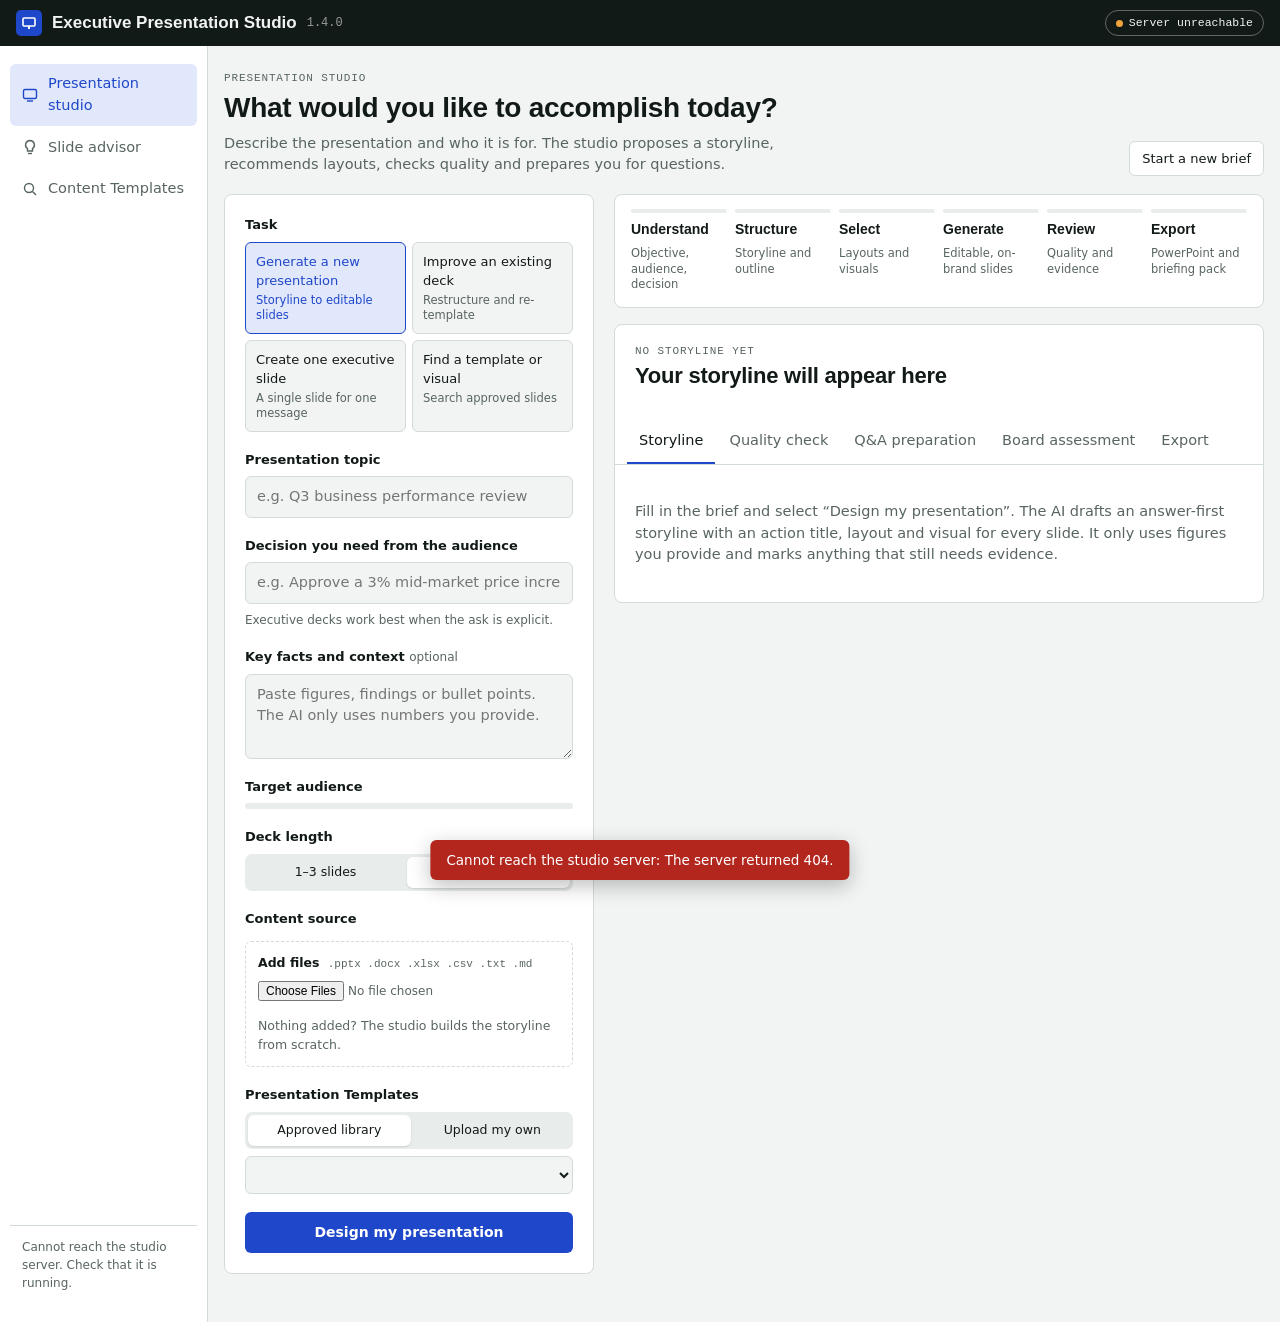
==== commit 3c9077fe: "Fix retest rounds 6/7 (improvements_06): board verdict, Arabic, invented figures; 1.4.0 - Board summ" ====
--- a/static/index.html
+++ b/static/index.html
@@ -12,7 +12,7 @@
   <div class="brand">
     <span class="brand-mark" aria-hidden="true"><svg width="14" height="14" viewBox="0 0 14 14"><rect x="1" y="2" width="12" height="8" rx="1" class="bm-stroke"/><rect x="6" y="10" width="2" height="3" class="bm-fill"/></svg></span>
     Executive Presentation Studio
-    <span class="ver" id="appVersion">1.3.1</span>
+    <span class="ver" id="appVersion">1.4.0</span>
   </div>
   <div class="gov" aria-label="Governance settings">
     <span class="pill" id="modelPill" title="AI model status">Checking AI…</span>
--- a/static/css/app.css
+++ b/static/css/app.css
@@ -77,6 +77,8 @@
 .opt-tag{font-weight:400;color:var(--muted);font-size:12px}
 .hint{font-size:12px;color:var(--muted)}
 .text{border:1px solid var(--line);background:var(--bg);border-radius:6px;padding:9px 11px;width:100%}
+/* each line takes the direction of its own text: Arabic right to left, English left to right */
+.text,.headline{unicode-bidi:plaintext;text-align:start}
 .text:focus{border-color:var(--accent);outline:none;box-shadow:0 0 0 3px var(--accent-soft)}
 textarea.text{resize:vertical}
 .not-ready{margin:12px 20px 0;padding:10px 12px;border-radius:6px;background:var(--crit-soft);color:var(--crit);font-size:13.5px;line-height:1.45}
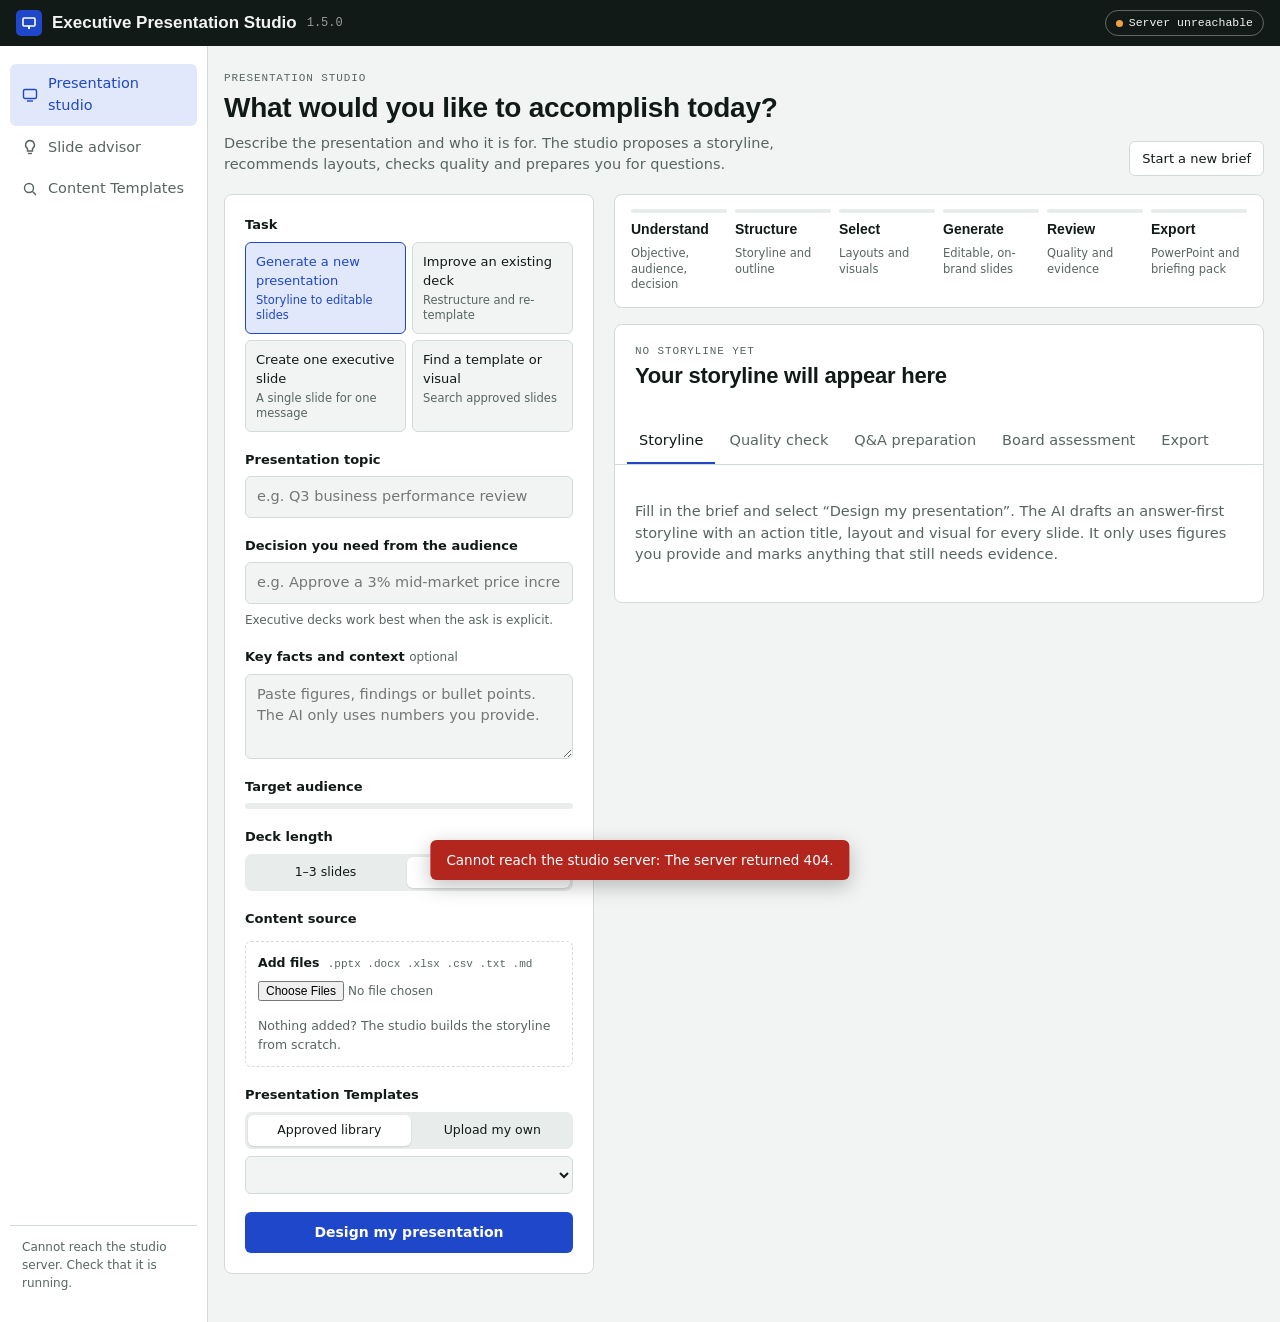
==== commit 1cd5cc16: "Fix retest round 8 (improvements_08): OOK/context rules, box simplify, file figures; 1.5.0 - Board a" ====
--- a/static/index.html
+++ b/static/index.html
@@ -12,7 +12,7 @@
   <div class="brand">
     <span class="brand-mark" aria-hidden="true"><svg width="14" height="14" viewBox="0 0 14 14"><rect x="1" y="2" width="12" height="8" rx="1" class="bm-stroke"/><rect x="6" y="10" width="2" height="3" class="bm-fill"/></svg></span>
     Executive Presentation Studio
-    <span class="ver" id="appVersion">1.4.0</span>
+    <span class="ver" id="appVersion">1.5.0</span>
   </div>
   <div class="gov" aria-label="Governance settings">
     <span class="pill" id="modelPill" title="AI model status">Checking AI…</span>
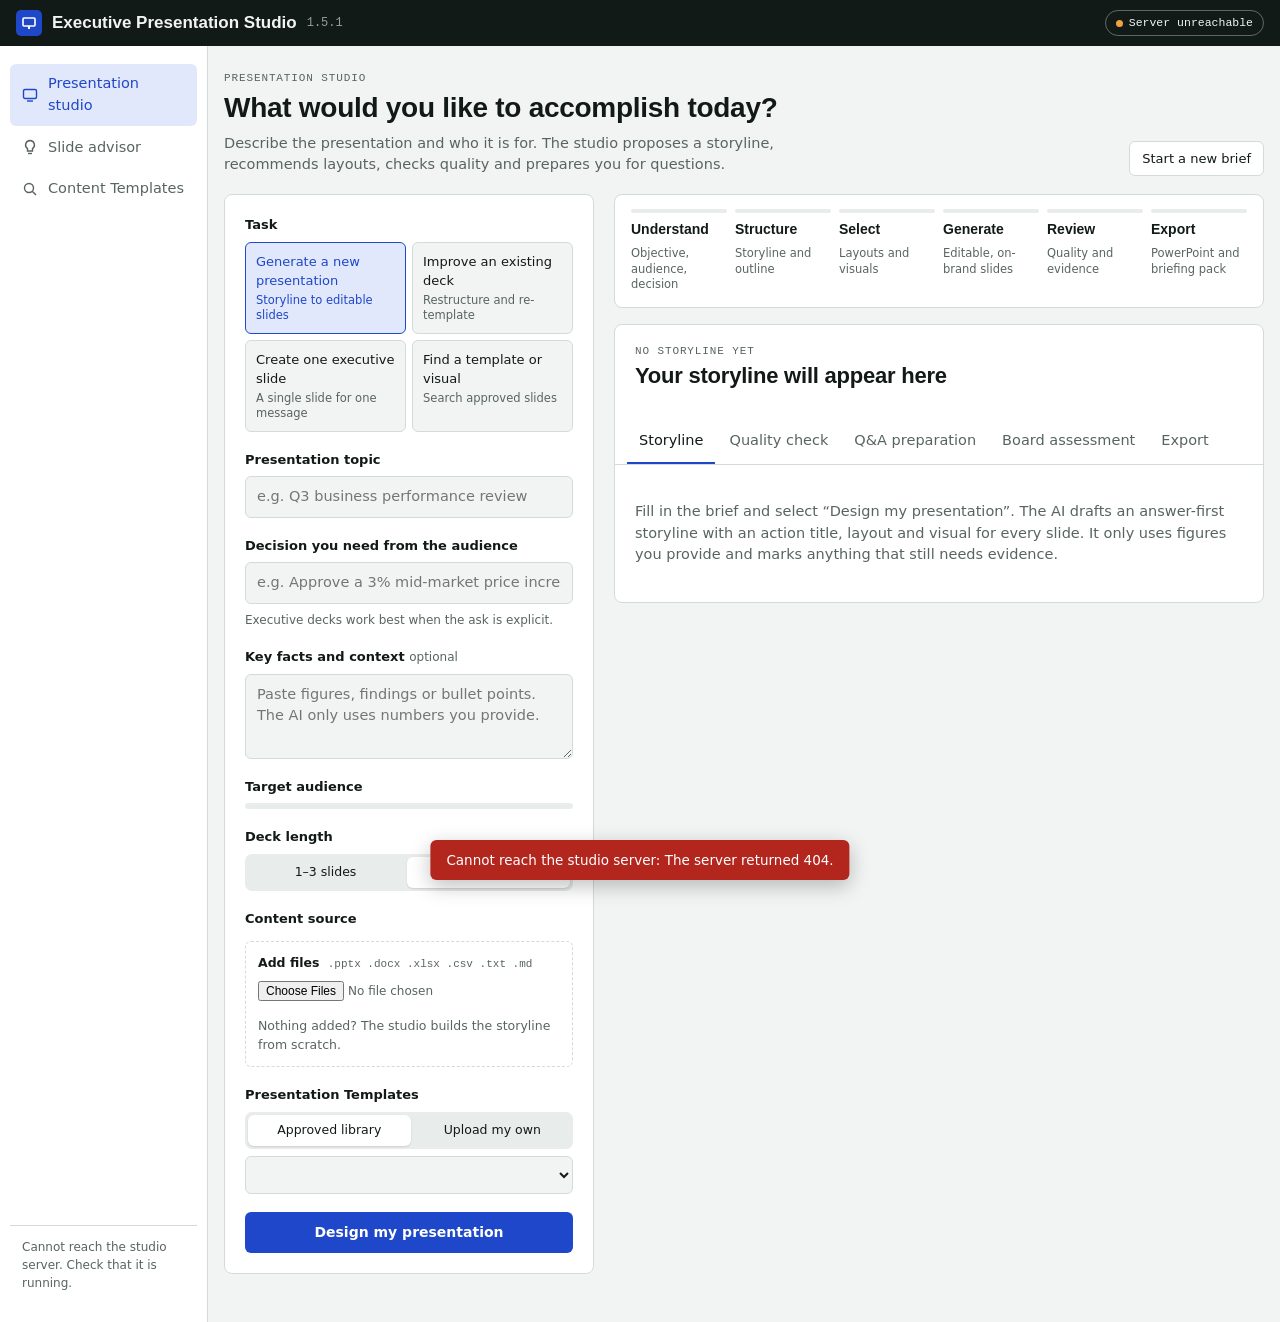
==== commit b5f657db: "Deployment guide, wheel check, example cases; demo-case fixes; 1.5.1 - DEPLOY.md: what the air-gappe" ====
--- a/static/index.html
+++ b/static/index.html
@@ -12,7 +12,7 @@
   <div class="brand">
     <span class="brand-mark" aria-hidden="true"><svg width="14" height="14" viewBox="0 0 14 14"><rect x="1" y="2" width="12" height="8" rx="1" class="bm-stroke"/><rect x="6" y="10" width="2" height="3" class="bm-fill"/></svg></span>
     Executive Presentation Studio
-    <span class="ver" id="appVersion">1.5.0</span>
+    <span class="ver" id="appVersion">1.5.1</span>
   </div>
   <div class="gov" aria-label="Governance settings">
     <span class="pill" id="modelPill" title="AI model status">Checking AI…</span>
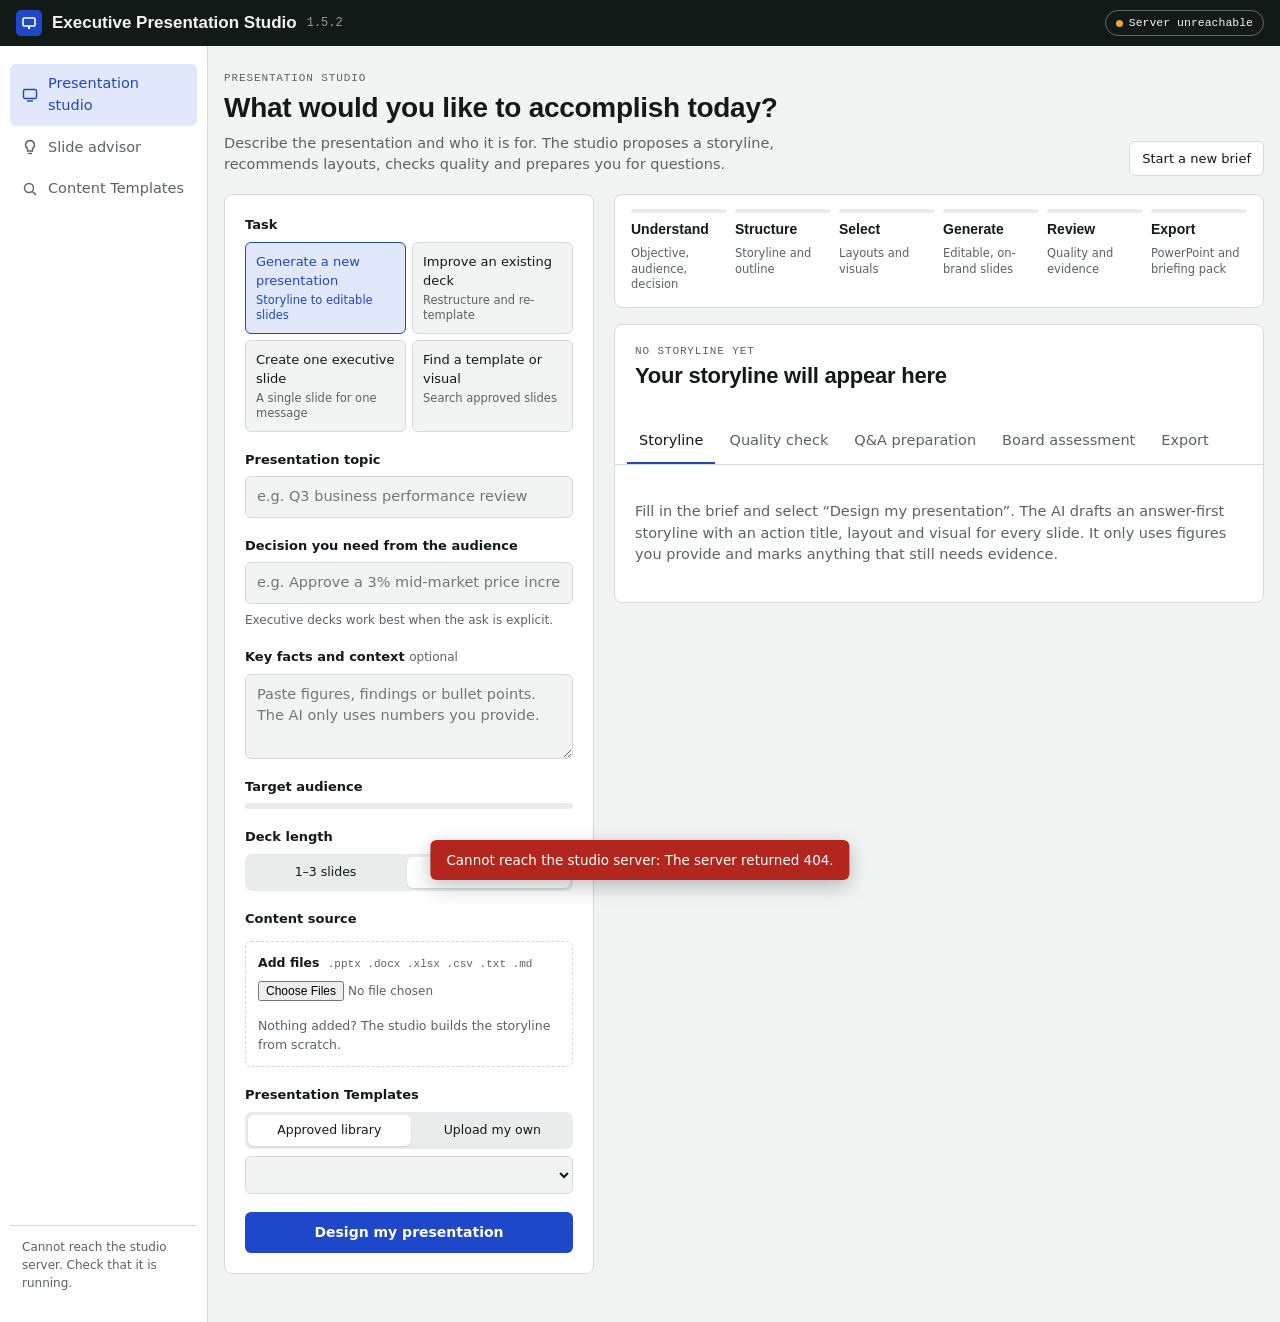
==== commit d3f72e22: "Release packaging: make-usb script, update/rollback procedure; 1.5.2 - scripts/make-usb.ps1 builds u" ====
--- a/static/index.html
+++ b/static/index.html
@@ -12,7 +12,7 @@
   <div class="brand">
     <span class="brand-mark" aria-hidden="true"><svg width="14" height="14" viewBox="0 0 14 14"><rect x="1" y="2" width="12" height="8" rx="1" class="bm-stroke"/><rect x="6" y="10" width="2" height="3" class="bm-fill"/></svg></span>
     Executive Presentation Studio
-    <span class="ver" id="appVersion">1.5.1</span>
+    <span class="ver" id="appVersion">1.5.2</span>
   </div>
   <div class="gov" aria-label="Governance settings">
     <span class="pill" id="modelPill" title="AI model status">Checking AI…</span>
